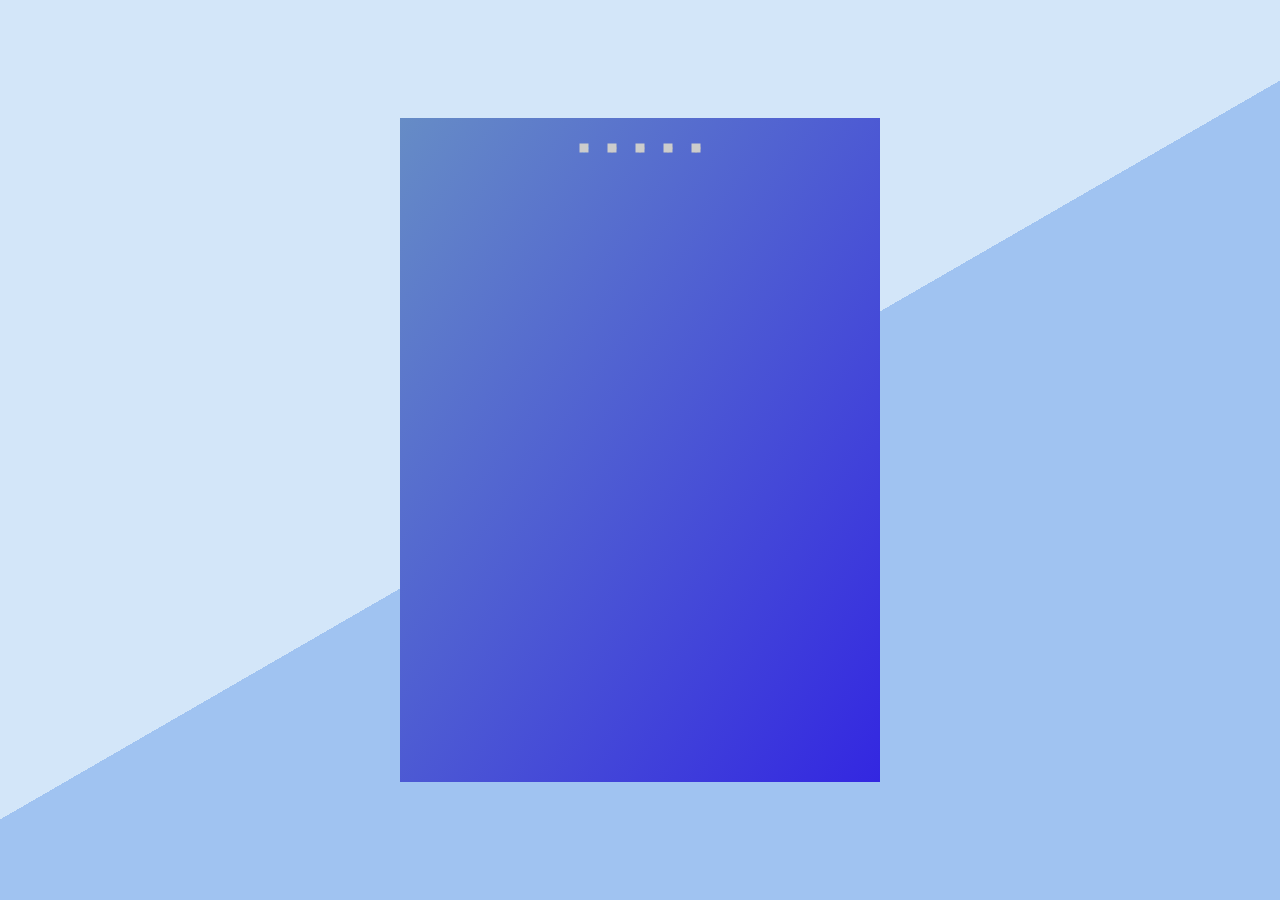
==== index.html @ 719bc74d "Init commit" ====
<!DOCTYPE html>
<html>

<head>
    <meta charset="utf-8">
    <link href="favicon.ico" rel="shortcut icon">
    <link rel=stylesheet type="text/css" href="main.css">
    <title>Css Chanllenge</title>
</head>

<body>
    <div class="slider">
        <div class="slider_nav">
            <input type="radio" name="slider" title="introduction" checked="checked" />
            <input type="radio" name="slider" title="daily" />
            <input type="radio" name="slider" title="loading" />
            <input type="radio" name="slider" title="slider" />
            <input type="radio" name="slider" title="404" />
        </div>
        <div class="slider_arrowprev">
            <label for='introduction'></label>
			<label for='daily'></label>
			<label for='loading'></label>
			<label for='slider'></label>
			<label for='404'></label>
        </div>
        <div class="slider_arrownext">
            <label for='introduction'></label>
			<label for='daily'></label>
			<label for='loading'></label>
			<label for='slider'></label>
			<label for='404'></label>
        </div>
        <div class="slider_content"></div>
    </div>
</body>

</html>
---- main.css ----
body {
    margin: 0;
    color: white;
    font-family: "Noto Sans CJK TC", "Microsoft JhengHei", PingFang, STHeiti, sans-serif, serif;
    font-weight: light;
    display: flex;
    justify-content: center;
    align-items: center;
    width: 100vw;
    height: 100vh;
    overflow: hidden;
    background: linear-gradient(150deg, #d3e6f9 0%, #d3e6f9 50%, #a0c3f1 50%, #a0c3f1 100%);
}

.slider {
    background: linear-gradient(to right bottom, #668cc6, #3327e1);
    border-radius: 0;
    flex-direction: column;
    flex: 0 0 auto;
    height: 664px;
    overflow: hidden;
    width: 480px;
    z-index: 1000;
}

.slider_nav {
    align-items: center;
    display: flex;
    justify-content: center;
    margin-top: 24px;
}

.slider_nav input {
    transform: scale(0.75);
    height: 12px;
    width: 12px;
    margin: 0 8px;
    border-radius: 50%;
    box-shadow: 0 0 0 0 #333, 0 0 0 0 rgba(51, 51, 51, 0);
    cursor: pointer;
    outline: 6px solid #ccc;
    outline-offset: -6px;
}

.slider_nav input:checked {
    -webkit-animation: check 0.4s linear forwards;
    animation: check 0.4s linear forwards;
}

.slider_arrowprev,
.slider_arrownext {
    position: absolute;
    top: 50%;
    -webkit-box-sizing: content-box;
    -moz-box-sizing: content-box;
    box-sizing: content-box;

    z-index: 5;
}

.slider_arrowprev>label,
.slider_arrownext>label {
    position: absolute;

    text-decoration: none;
    cursor: pointer;
    opacity: 0;
    z-index: -1;
}

.slider_arrowprev {
    left: 0;
}

.slider_arrownext {
    right: 0;
}

@keyframes check {
    100% {
        outline-color: #333;
        box-shadow: 0 0 0 0 #333, 0 0 0 0 rgba(51, 51, 51, 0);
    }
}
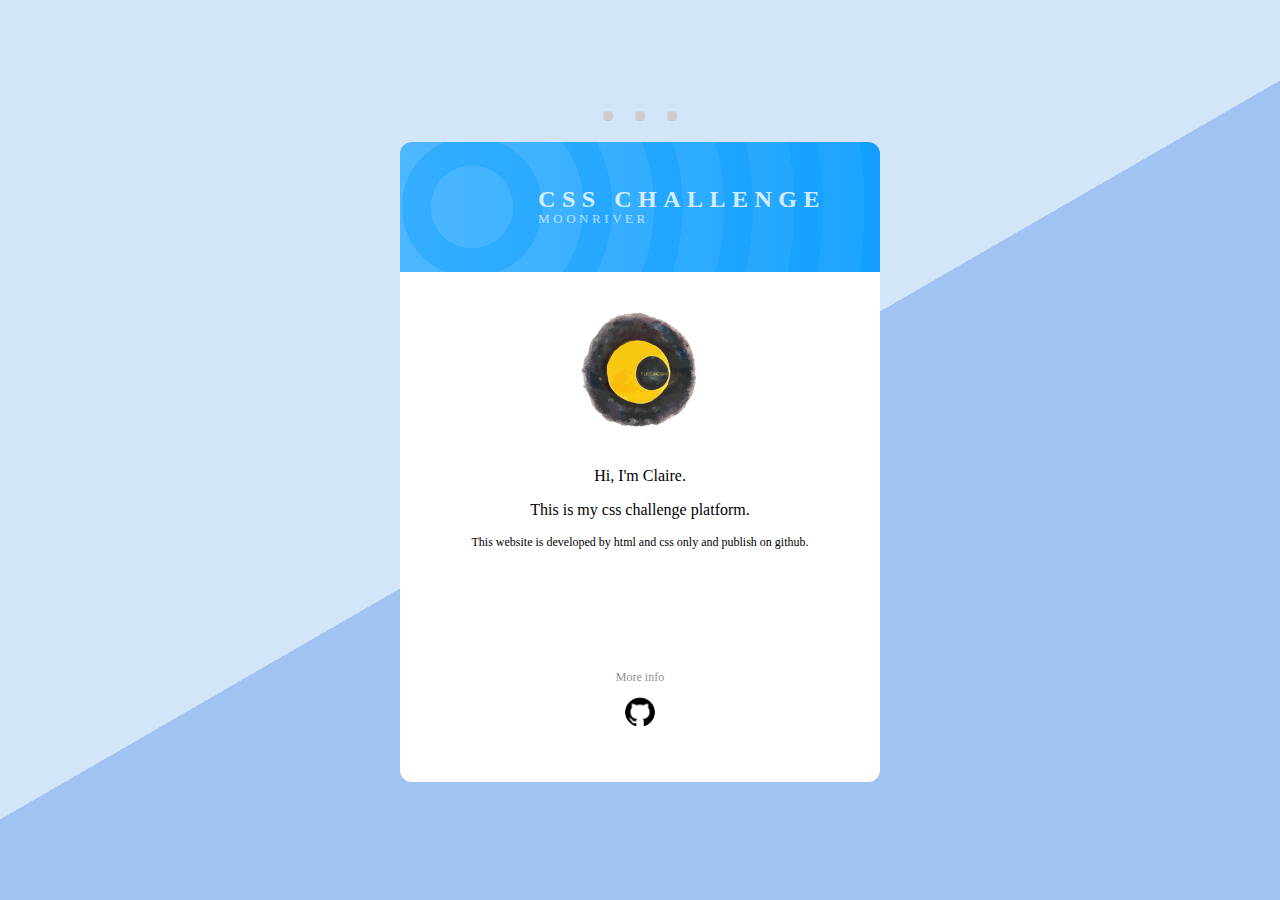
==== commit aac31ddd: "MOON-1" ====
--- a/index.html
+++ b/index.html
@@ -5,34 +5,102 @@
     <meta charset="utf-8">
     <link href="favicon.ico" rel="shortcut icon">
     <link rel=stylesheet type="text/css" href="main.css">
-    <title>Css Chanllenge</title>
+    <title>Css Challenge</title>
 </head>
 
 <body>
     <div class="slider">
-        <div class="slider_nav">
-            <input type="radio" name="slider" title="introduction" checked="checked" />
-            <input type="radio" name="slider" title="daily" />
-            <input type="radio" name="slider" title="loading" />
-            <input type="radio" name="slider" title="slider" />
-            <input type="radio" name="slider" title="404" />
-        </div>
-        <div class="slider_arrowprev">
-            <label for='introduction'></label>
-			<label for='daily'></label>
-			<label for='loading'></label>
-			<label for='slider'></label>
-			<label for='404'></label>
-        </div>
-        <div class="slider_arrownext">
-            <label for='introduction'></label>
-			<label for='daily'></label>
-			<label for='loading'></label>
-			<label for='slider'></label>
-			<label for='404'></label>
-        </div>
-        <div class="slider_content"></div>
+        <input type="radio" id="intro" name="option" checked>
+        <input type="radio" id="daily" name="option">
+        <input type="radio" id="loading" name="option">
+
+        <article class="board intro">
+            <header>
+                <h1 class="title">
+                    <span class="title_top">CSS challenge</span>
+                    <span class="title_bottom">Moonriver</span>
+                </h1>
+            </header>
+            <main>
+                <div class="content">
+                    <img src="images/MR.png" />
+                    <p>Hi, I'm Claire.</p>
+
+                    <p>This is my css challenge platform.</p>
+                    <p style="font-size: 12px;">
+                        This website is developed by html and css only and publish on github.
+                    </p>
+
+                    <div style="margin-top: 120px; font-size: 12px; color:rgb(145, 142, 142)">
+                        <p>More info</p>
+                        <div class="info_links">
+                            <a href="https://github.com/moonriver1997" target="_blank">
+                                <img src="images/icon/github.png" />
+                            </a>
+                            <!-- <a>
+                                <img src="images/icon/website.png" />
+                            </a> -->
+                        </div>
+                    </div>
+                </div>
+            </main>
+        </article>
+        <article class="board daily">
+            <header>
+                <h1 class="title">
+                    <span class="title_top">Daily Challenge</span>
+                    <span class="title_bottom"></span>
+                </h1>
+            </header>
+            <main>
+                <a class="item" href="daily/template.html">
+                    <img src="images/MR.png">
+                    <span class="title">Template</span>
+                    <span class="index">000</span>
+                </a>
+                <a class="item" href="daily/001.html">
+                    <img src="images/MR.png">
+                    <span class="title">Start Challenge</span>
+                    <span class="index">001</span>
+                </a>
+            </main>
+        </article>
+        <article class="board loading">
+            <header>
+                <h1 class="title">
+                    <span class="title_top">Loading</span>
+                    <span class="title_bottom"></span>
+                </h1>
+            </header>
+            <main>
+                <a class="item" href="loading/bar.html">
+                    <img src="images/MR.png">
+                    <span class="title">Bar</span>
+                    <span class="index">01<span>Loading</span></span>
+                </a>
+                <a class="item" href="loading/border.html">
+                    <img src="images/MR.png">
+                    <span class="title">Border</span>
+                    <span class="index">02<span>Loading</span></span>
+                </a>
+                <a class="item" href="loading/dot.html">
+                    <img src="images/MR.png">
+                    <span class="title">Dot</span>
+                    <span class="index">03<span>Loading</span></span>
+                </a>
+                <a class="item" href="loading/dotDrop.html">
+                    <img src="images/MR.png">
+                    <span class="title">Dot Dorp</span>
+                    <span class="index">04<span>Loading</span></span>
+                </a>
+                <a class="item" href="loading/mosaicRipple.html">
+                    <img src="images/MR.png">
+                    <span class="title">mosaicRipple</span>
+                    <span class="index">05<span>Loading</span></span>
+                </a>
+            </main>
+        </article>
     </div>
 </body>
 
-</html>
+</html>--- a/main.css
+++ b/main.css
@@ -1,7 +1,6 @@
 body {
     margin: 0;
     color: white;
-    font-family: "Noto Sans CJK TC", "Microsoft JhengHei", PingFang, STHeiti, sans-serif, serif;
     font-weight: light;
     display: flex;
     justify-content: center;
@@ -12,25 +11,43 @@
     background: linear-gradient(150deg, #d3e6f9 0%, #d3e6f9 50%, #a0c3f1 50%, #a0c3f1 100%);
 }
 
+a {
+    text-decoration: none;
+}
+
+*::-webkit-scrollbar {
+    display: none;
+}
+
+span {
+    opacity: 0.8;
+    font-weight: 600;
+    font-size: 13px;
+    margin-left: 3px;
+}
+
+/* slider */
 .slider {
-    background: linear-gradient(to right bottom, #668cc6, #3327e1);
+    text-align: center;
+    background: transparent;
     border-radius: 0;
     flex-direction: column;
     flex: 0 0 auto;
-    height: 664px;
+    height: 70vh;
+    min-height: 685px;
     overflow: hidden;
     width: 480px;
     z-index: 1000;
 }
 
-.slider_nav {
+.slider .slider_nav {
     align-items: center;
     display: flex;
     justify-content: center;
-    margin-top: 24px;
-}
-
-.slider_nav input {
+    margin-bottom: 10px;
+}
+
+.slider input {
     transform: scale(0.75);
     height: 12px;
     width: 12px;
@@ -40,40 +57,155 @@
     cursor: pointer;
     outline: 6px solid #ccc;
     outline-offset: -6px;
-}
-
-.slider_nav input:checked {
+    margin-bottom: 20px;
+}
+
+
+input[type="radio"] {
+    /* position: absolute;
+    opacity: 0;
+    margin-top: 95vh; */
+    cursor: pointer;
+}
+
+
+/* board */
+.board {
+    max-width: 800px;
+    width: 100%;
+    height: 100%;
+    border-radius: 12px;
+    display: none;
+    text-align: left;
+}
+
+
+.board header {
+    --start: 15%;
+    height: 130px;
+    background-image: repeating-radial-gradient(circle at var(--start), transparent 0%, transparent 10%, rgba(0, 153, 255, .33) 10%, rgba(0, 153, 255, .33) 17%), linear-gradient(to right, #4db8ff, #1aa3ff);
+    color: #fff;
+    position: relative;
+    border-radius: 12px 12px 0 0;
+    overflow: hidden;
+}
+
+.board header .title {
+    position: absolute;
+    z-index: 2;
+    top: 50%;
+    right: calc(var(--start) * .75);
+    transform: translateY(-50%);
+    text-transform: uppercase;
+    margin: 0;
+}
+
+.board header .title span {
+    display: block;
+}
+
+.board header .title_top {
+    font-size: 24px;
+    font-weight: 700;
+    letter-spacing: 6.5px;
+}
+
+.board header .title_bottom {
+    font-size: 13px;
+    font-weight: 500;
+    letter-spacing: 3.55px;
+    opacity: 0.65;
+    transform: translateY(-2px);
+}
+
+.board main {
+    background-color: #fff;
+    border-radius: 0 0 12px 12px;
+    padding: 15px 15px 20px;
+    /* display: grid; */
+    row-gap: 8px;
+    height: calc(100% - 130px - 80px);
+    overflow-y: scroll;
+}
+
+.board main .item {
+    margin-bottom: 20px;
+    display: grid;
+    height: 80px;
+    grid-template-columns: 1fr 3fr 1fr;
+    align-items: center;
+    padding: 10px 30px 10px 10px;
+    overflow: hidden;
+    border-radius: 10px;
+    box-shadow: 0 5px 7px -1px rgba(51, 51, 51, 0.23);
+    cursor: pointer;
+    transition: transform 0.25s cubic-bezier(0.7, 0.98, 0.86, 0.98), box-shadow 0.25s cubic-bezier(0.7, 0.98, 0.86, 0.98);
+    background-color: #fff;
+}
+
+.board main .content {
+    align-items: center;
+    text-align: center;
+    padding: 10px;
+    color: black;
+    height: calc(100% - 40px);
+}
+
+.board main .content img {
+    max-width: 100%;
+    width: 150px;
+    border-radius: 50%;
+}
+
+/* info link */
+
+.board main .content .info_links a {
+    margin: 0px 7px;
+    cursor: pointer;
+}
+
+.board main .content .info_links img {
+    width: 30px;
+}
+
+.board main .item:hover {
+    transform: scale(1.1);
+    box-shadow: 0 9px 47px 11px rgba(51, 51, 51, 0.18);
+}
+
+.board main .item img {
+    max-width: 100%;
+    width: 60px;
+    border-radius: 50%;
+    box-shadow: 0 0 0 10px #ebeef3, 0 0 0 22px #f3f4f6;
+}
+
+.board main .item .title {
+    color: #979cb0;
+    font-weight: 600;
+    font-size: 20px;
+    letter-spacing: 0.64px;
+    margin-left: 12px;
+}
+
+.board main .item .index {
+    color: #ffa31a;
+    font-weight: 700;
+    font-size: 34px;
+    text-align: right;
+}
+
+/* option */
+
+input:checked {
     -webkit-animation: check 0.4s linear forwards;
     animation: check 0.4s linear forwards;
 }
 
-.slider_arrowprev,
-.slider_arrownext {
-    position: absolute;
-    top: 50%;
-    -webkit-box-sizing: content-box;
-    -moz-box-sizing: content-box;
-    box-sizing: content-box;
-
-    z-index: 5;
-}
-
-.slider_arrowprev>label,
-.slider_arrownext>label {
-    position: absolute;
-
-    text-decoration: none;
-    cursor: pointer;
-    opacity: 0;
-    z-index: -1;
-}
-
-.slider_arrowprev {
-    left: 0;
-}
-
-.slider_arrownext {
-    right: 0;
+#intro:checked~.intro,
+#daily:checked~.daily,
+#loading:checked~.loading {
+    display: block;
 }
 
 @keyframes check {
@@ -81,4 +213,4 @@
         outline-color: #333;
         box-shadow: 0 0 0 0 #333, 0 0 0 0 rgba(51, 51, 51, 0);
     }
-}
+}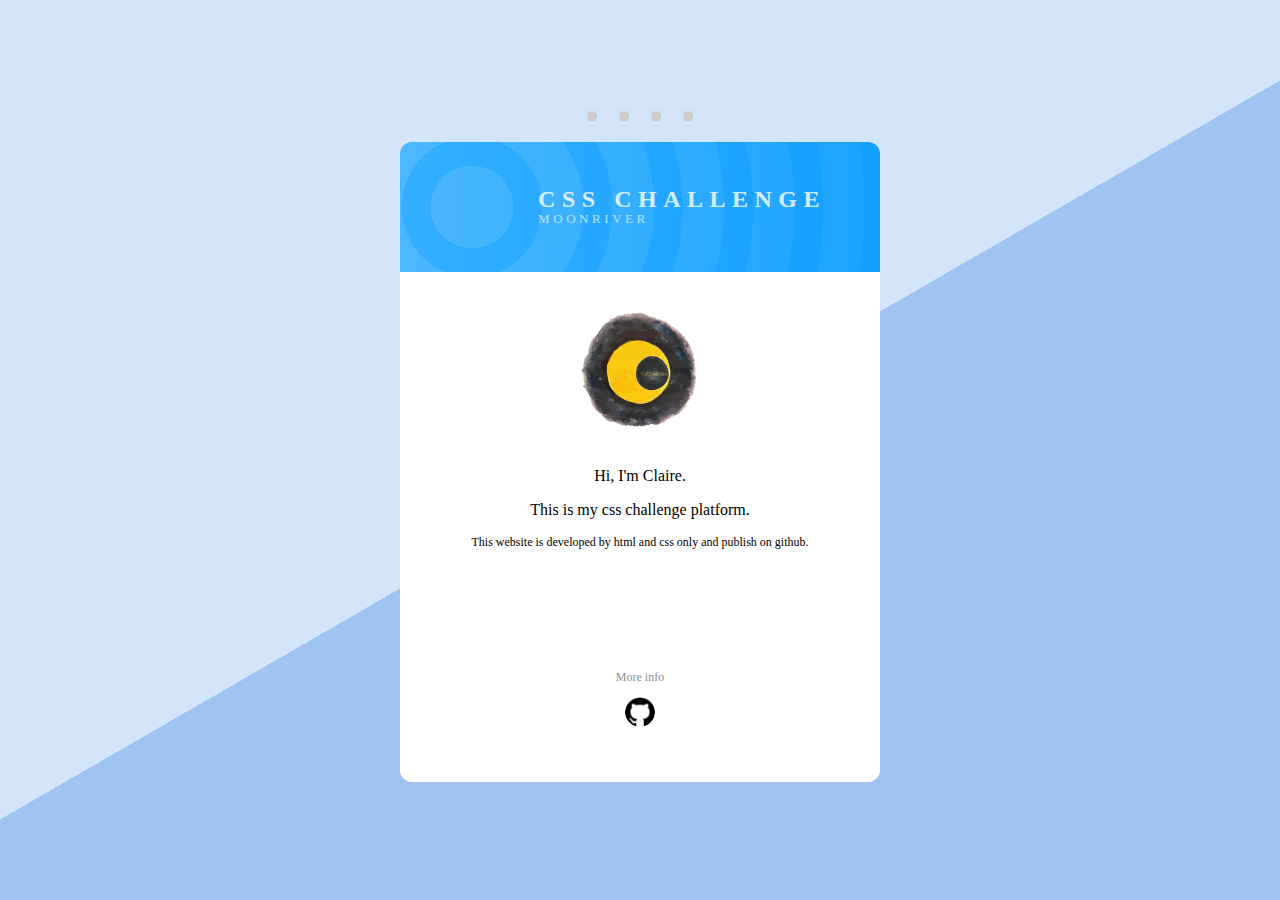
==== commit 47b61eba: "MOON-8" ====
--- a/index.html
+++ b/index.html
@@ -13,6 +13,7 @@
         <input type="radio" id="intro" name="option" checked>
         <input type="radio" id="daily" name="option">
         <input type="radio" id="loading" name="option">
+        <input type="radio" id="text" name="option">
 
         <article class="board intro">
             <header>
@@ -100,6 +101,26 @@
                 </a>
             </main>
         </article>
+        <article class="board text">
+            <header>
+                <h1 class="title">
+                    <span class="title_top">Text</span>
+                    <span class="title_bottom"></span>
+                </h1>
+            </header>
+            <main>
+                <a class="item" href="text/changeColor.html">
+                    <img src="images/MR.png">
+                    <span class="title">Change color</span>
+                    <span class="index">01<span>Text</span></span>
+                </a>
+                <a class="item" href="text/shadow.html">
+                    <img src="images/MR.png">
+                    <span class="title">Shadow</span>
+                    <span class="index">02<span>Text</span></span>
+                </a>
+            </main>
+        </article>
     </div>
 </body>
 
--- a/main.css
+++ b/main.css
@@ -202,6 +202,7 @@
     animation: check 0.4s linear forwards;
 }
 
+#text:checked~.text,
 #intro:checked~.intro,
 #daily:checked~.daily,
 #loading:checked~.loading {
